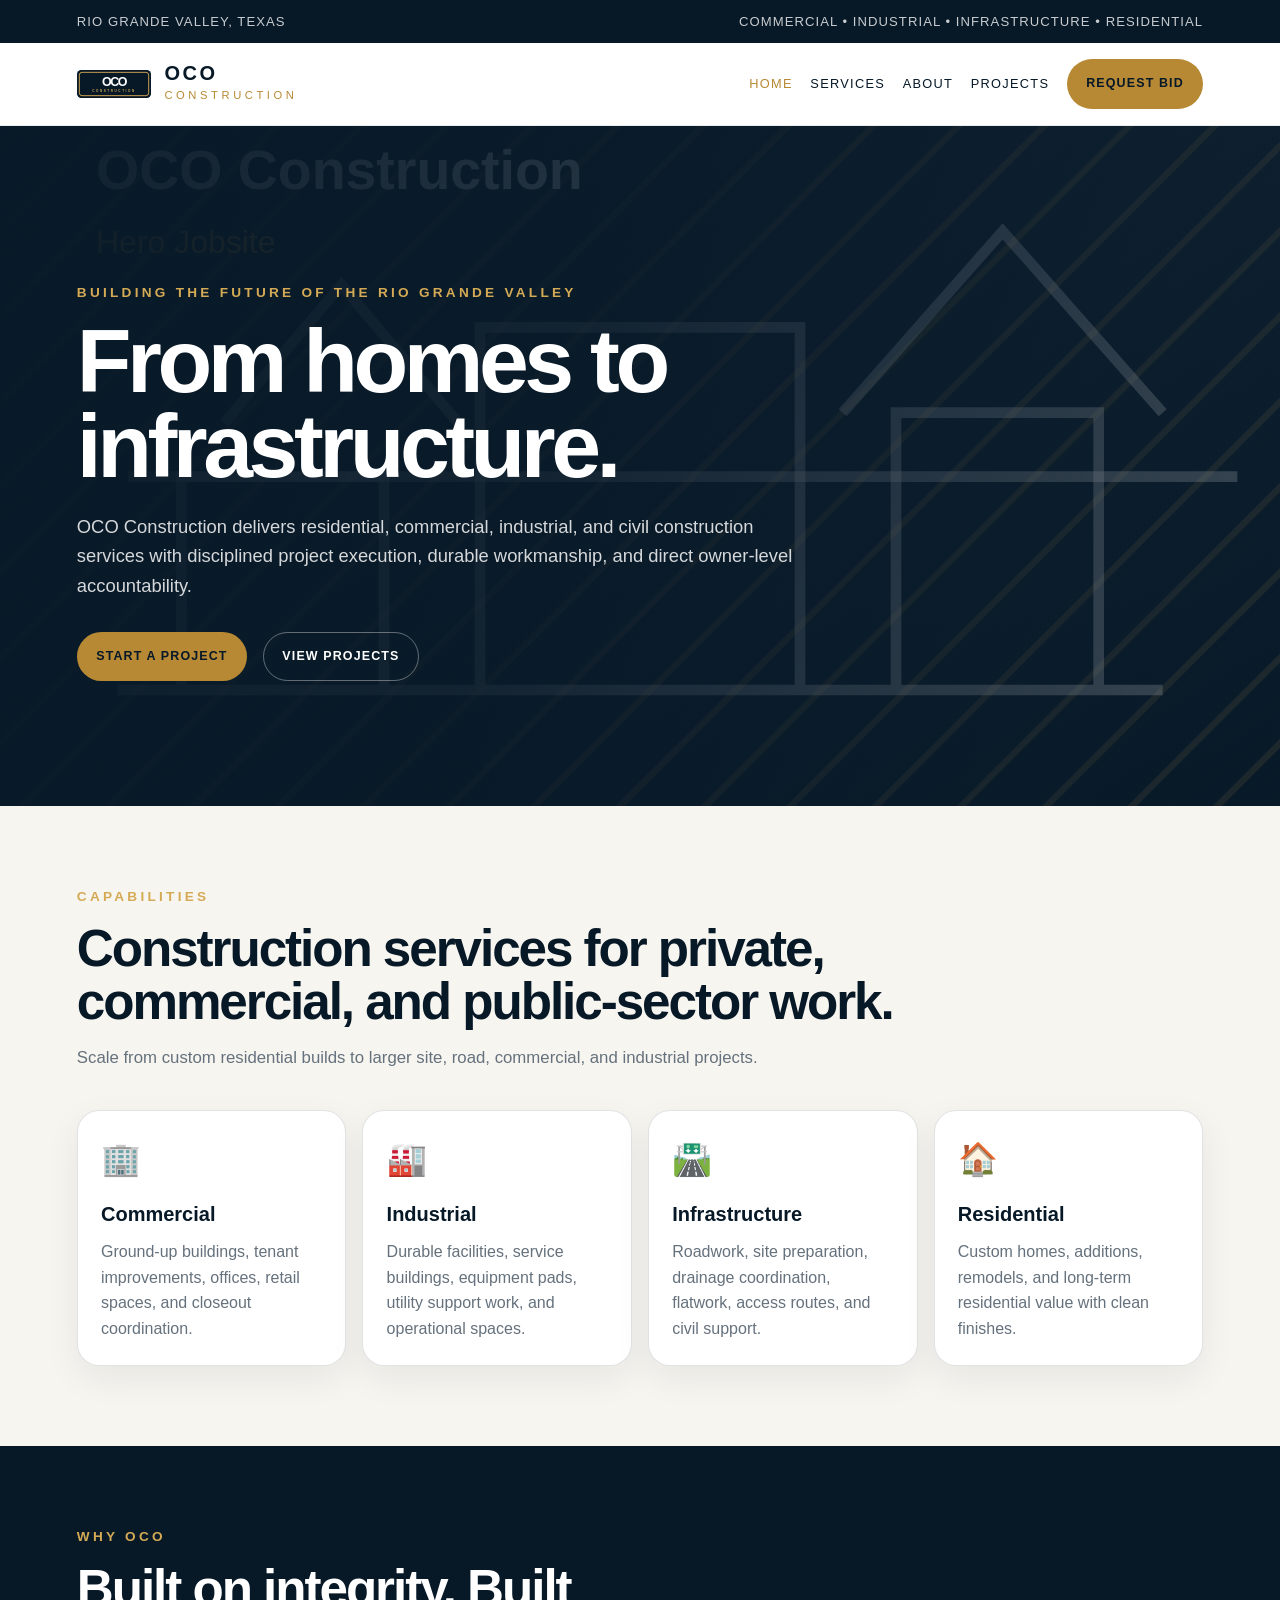
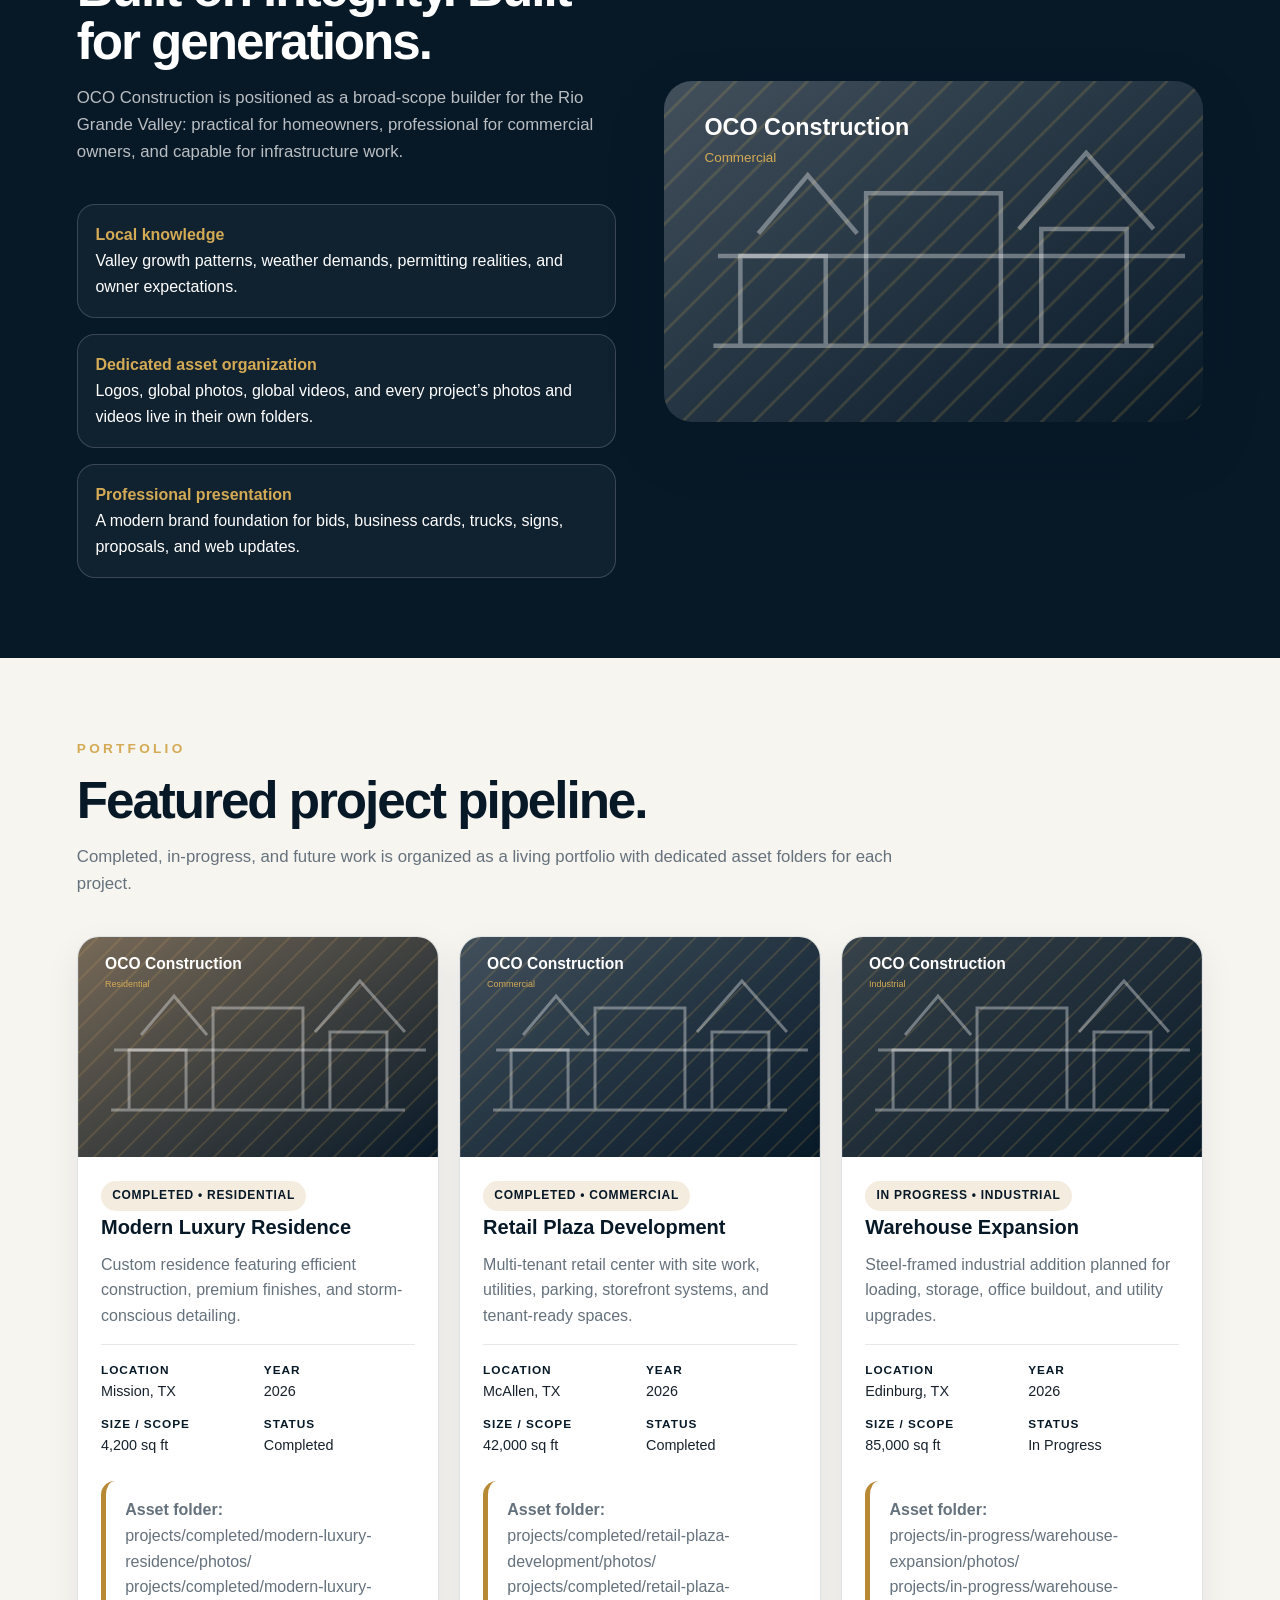
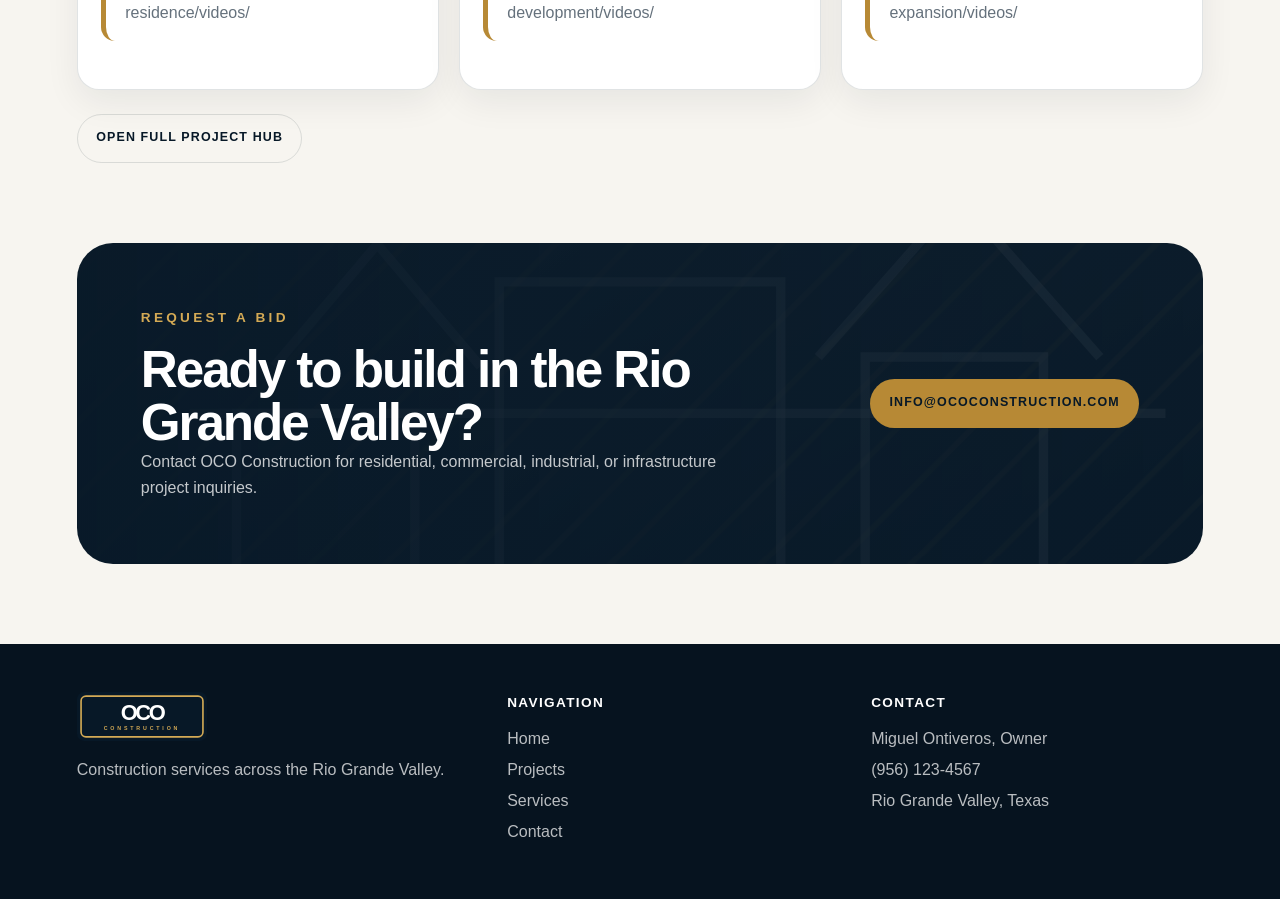
==== index.html @ 4f0fddb8 "Build linked OCO construction website" ====
<!DOCTYPE html><html lang="en"><head><meta charset="UTF-8"><meta name="viewport" content="width=device-width, initial-scale=1.0"><title>OCO Construction | Rio Grande Valley Builder</title><link rel="stylesheet" href="assets/css/styles.css"></head><body><div class="topbar"><div>Rio Grande Valley, Texas</div><div>Commercial • Industrial • Infrastructure • Residential</div></div><header class="site-header"><a class="brand" href="index.html"><img src="assets/logos/oco-logo.svg" alt="OCO Construction logo"><div><h1>OCO</h1><span>CONSTRUCTION</span></div></a><nav class="nav"><a class="active" href="index.html">Home</a><a href="#services">Services</a><a href="#about">About</a><a href="projects.html">Projects</a><a href="#contact" class="btn">Request Bid</a></nav></header><main><section class="hero"><div class="hero-content"><div class="eyebrow">Building the future of the Rio Grande Valley</div><h2>From homes to infrastructure.</h2><p>OCO Construction delivers residential, commercial, industrial, and civil construction services with disciplined project execution, durable workmanship, and direct owner-level accountability.</p><div class="hero-actions"><a class="btn" href="#contact">Start a Project</a><a class="btn secondary" href="projects.html">View Projects</a></div></div></section><section id="services"><div class="section-head"><div class="eyebrow">Capabilities</div><h3>Construction services for private, commercial, and public-sector work.</h3><p>Scale from custom residential builds to larger site, road, commercial, and industrial projects.</p></div><div class="grid"><article class="card"><div class="card-body"><div class="icon">🏢</div><h4>Commercial</h4><p>Ground-up buildings, tenant improvements, offices, retail spaces, and closeout coordination.</p></div></article><article class="card"><div class="card-body"><div class="icon">🏭</div><h4>Industrial</h4><p>Durable facilities, service buildings, equipment pads, utility support work, and operational spaces.</p></div></article><article class="card"><div class="card-body"><div class="icon">🛣️</div><h4>Infrastructure</h4><p>Roadwork, site preparation, drainage coordination, flatwork, access routes, and civil support.</p></div></article><article class="card"><div class="card-body"><div class="icon">🏠</div><h4>Residential</h4><p>Custom homes, additions, remodels, and long-term residential value with clean finishes.</p></div></article></div></section><section class="split" id="about"><div><div class="section-head"><div class="eyebrow">Why OCO</div><h3>Built on integrity. Built for generations.</h3><p>OCO Construction is positioned as a broad-scope builder for the Rio Grande Valley: practical for homeowners, professional for commercial owners, and capable for infrastructure work.</p></div><div class="feature"><b>Local knowledge</b> Valley growth patterns, weather demands, permitting realities, and owner expectations.</div><div class="feature"><b>Dedicated asset organization</b> Logos, global photos, global videos, and every project’s photos and videos live in their own folders.</div><div class="feature"><b>Professional presentation</b> A modern brand foundation for bids, business cards, trucks, signs, proposals, and web updates.</div></div><div class="photo-panel"><img src="assets/photos/commercial.svg" alt="Commercial construction illustration"></div></section><section><div class="section-head"><div class="eyebrow">Portfolio</div><h3>Featured project pipeline.</h3><p>Completed, in-progress, and future work is organized as a living portfolio with dedicated asset folders for each project.</p></div><div class="project-grid" data-featured-projects></div><p style="margin-top:1.5rem"><a class="btn outline" href="projects.html">Open Full Project Hub</a></p></section><div class="cta" id="contact"><div><div class="eyebrow">Request a Bid</div><h3>Ready to build in the Rio Grande Valley?</h3><p>Contact OCO Construction for residential, commercial, industrial, or infrastructure project inquiries.</p></div><a class="btn" href="mailto:info@ococonstruction.com">info@ococonstruction.com</a></div></main><footer><div><img class="footer-logo" src="assets/logos/oco-logo.svg" alt="OCO Construction logo"><p>Construction services across the Rio Grande Valley.</p></div><div><h4>Navigation</h4><a href="index.html">Home</a><a href="projects.html">Projects</a><a href="#services">Services</a><a href="#contact">Contact</a></div><div><h4>Contact</h4><p>Miguel Ontiveros, Owner</p><p>(956) 123-4567</p><p>Rio Grande Valley, Texas</p></div></footer><script src="assets/js/projects.js"></script></body></html>
---- assets/css/styles.css ----
:root{--navy:#071827;--navy-2:#0c2438;--gold:#b78935;--gold-2:#d4aa55;--text:#17212b;--muted:#65717c;--light:#f7f5f0;--white:#fff;--line:rgba(7,24,39,.12);--shadow:0 24px 60px rgba(7,24,39,.16)}*{box-sizing:border-box;margin:0;padding:0}html{scroll-behavior:smooth}body{font-family:Arial,Helvetica,sans-serif;color:var(--text);background:var(--light);line-height:1.6}a{color:inherit;text-decoration:none}img{max-width:100%;display:block}.topbar{background:var(--navy);color:rgba(255,255,255,.78);font-size:.82rem;letter-spacing:.08em;text-transform:uppercase;padding:.7rem 6vw;display:flex;justify-content:space-between;gap:1rem;flex-wrap:wrap}.site-header{position:sticky;top:0;z-index:20;background:rgba(255,255,255,.94);backdrop-filter:blur(12px);border-bottom:1px solid rgba(7,24,39,.08);padding:1rem 6vw;display:flex;justify-content:space-between;align-items:center}.brand{display:flex;align-items:center;gap:.85rem}.brand img{width:74px}.brand h1{font-size:1.25rem;letter-spacing:.13em;line-height:1;color:var(--navy)}.brand span{display:block;font-size:.7rem;color:var(--gold);letter-spacing:.32em;margin-top:.25rem}.nav{display:flex;gap:1.1rem;align-items:center;font-size:.8rem;text-transform:uppercase;letter-spacing:.1em;color:var(--navy);flex-wrap:wrap;justify-content:flex-end}.nav a:hover,.active{color:var(--gold)}.btn{display:inline-flex;align-items:center;justify-content:center;padding:.85rem 1.15rem;border-radius:999px;background:var(--gold);color:var(--navy);font-weight:800;text-transform:uppercase;letter-spacing:.09em;font-size:.78rem;border:1px solid transparent;transition:.2s}.btn:hover{transform:translateY(-1px);background:var(--gold-2)}.btn.secondary{background:transparent;color:var(--white);border-color:rgba(255,255,255,.36)}.btn.outline{background:transparent;color:var(--navy);border-color:var(--line)}.hero{min-height:680px;color:#fff;position:relative;overflow:hidden;background:linear-gradient(110deg,rgba(7,24,39,.97),rgba(7,24,39,.88) 44%,rgba(7,24,39,.42)),url('../photos/hero-jobsite.svg') center/cover;padding:7rem 6vw 5rem;display:grid;align-items:center}.page-hero{min-height:430px}.hero-content{max-width:860px}.eyebrow{color:var(--gold-2);text-transform:uppercase;letter-spacing:.24em;font-weight:800;font-size:.85rem;margin-bottom:1rem}.hero h2{font-size:clamp(2.8rem,7vw,6.4rem);line-height:.95;letter-spacing:-.05em;margin-bottom:1.4rem}.hero p{max-width:720px;color:rgba(255,255,255,.83);font-size:1.15rem;margin-bottom:2rem}.hero-actions{display:flex;gap:1rem;flex-wrap:wrap}section{padding:5rem 6vw}.section-head{max-width:860px;margin-bottom:2.4rem}.section-head h3{color:var(--navy);font-size:clamp(2rem,4vw,3.2rem);line-height:1.03;letter-spacing:-.04em;margin-bottom:1rem}.section-head p{color:var(--muted);font-size:1.05rem}.grid{display:grid;grid-template-columns:repeat(4,1fr);gap:1rem}.card{background:#fff;border:1px solid var(--line);border-radius:22px;overflow:hidden;box-shadow:0 12px 35px rgba(7,24,39,.07)}.card-body{padding:1.45rem}.card h4{color:var(--navy);font-size:1.25rem;margin-bottom:.55rem}.card p{color:var(--muted)}.icon{font-size:2rem;margin-bottom:.8rem}.split{display:grid;grid-template-columns:1fr 1fr;gap:3rem;align-items:center;background:var(--navy);color:#fff}.split .section-head h3{color:#fff}.split .section-head p{color:rgba(255,255,255,.72)}.feature{border:1px solid rgba(255,255,255,.18);border-radius:18px;padding:1.1rem;margin-top:1rem;background:rgba(255,255,255,.04)}.feature b{display:block;color:var(--gold-2)}.photo-panel{border-radius:28px;overflow:hidden;box-shadow:var(--shadow)}.project-grid{display:grid;grid-template-columns:repeat(3,1fr);gap:1.25rem}.project-card img{height:220px;width:100%;object-fit:cover}.tag{display:inline-block;background:rgba(183,137,53,.16);color:var(--navy);padding:.35rem .7rem;border-radius:999px;font-weight:800;font-size:.75rem;text-transform:uppercase;letter-spacing:.06em}.meta{display:grid;grid-template-columns:repeat(2,1fr);gap:.75rem;margin-top:1rem;padding-top:1rem;border-top:1px solid #e4e8eb;font-size:.9rem}.meta b{display:block;color:var(--navy);font-size:.74rem;text-transform:uppercase;letter-spacing:.08em}.toolbar{display:flex;justify-content:space-between;gap:1rem;flex-wrap:wrap;margin-bottom:1.5rem}.filters{display:flex;gap:.6rem;flex-wrap:wrap}.filter-btn{border:1px solid var(--line);background:#fff;color:var(--navy);padding:.7rem .95rem;border-radius:999px;font-weight:800;text-transform:uppercase;letter-spacing:.07em;font-size:.75rem;cursor:pointer}.filter-btn.active,.filter-btn:hover{background:var(--navy);color:#fff}.search{min-width:min(360px,100%);padding:.82rem 1rem;border-radius:999px;border:1px solid var(--line);font-size:.95rem;background:#fff}.cta{background:linear-gradient(90deg,rgba(7,24,39,.97),rgba(7,24,39,.86)),url('../photos/infrastructure.svg') center/cover;color:#fff;border-radius:36px;margin:0 6vw 5rem;padding:4rem;display:flex;justify-content:space-between;align-items:center;gap:2rem}.cta h3{font-size:clamp(2rem,4vw,3.4rem);line-height:1.02;letter-spacing:-.04em}.cta p{color:rgba(255,255,255,.76);max-width:620px}footer{background:#06131f;color:rgba(255,255,255,.72);padding:3rem 6vw;display:grid;grid-template-columns:1.2fr 1fr 1fr;gap:2rem}footer h4{color:#fff;margin-bottom:.75rem;letter-spacing:.1em;text-transform:uppercase;font-size:.85rem}footer a,footer p{display:block;color:rgba(255,255,255,.72);margin-bottom:.35rem}.footer-logo{width:130px;margin-bottom:1rem}.folder-note{background:#fff;border-left:5px solid var(--gold);border-radius:14px;padding:1rem 1.2rem;margin:1.5rem 0;color:var(--muted)}@media(max-width:1000px){.grid,.project-grid{grid-template-columns:repeat(2,1fr)}.split,footer{grid-template-columns:1fr}.cta{display:grid;margin:0 4vw 4rem;padding:2.2rem}}@media(max-width:720px){.nav{display:none}.topbar,.site-header,section,.hero{padding-left:4vw;padding-right:4vw}.grid,.project-grid{grid-template-columns:1fr}.hero{min-height:auto;padding-top:5rem}.hero h2{font-size:3rem}.meta{grid-template-columns:1fr}}
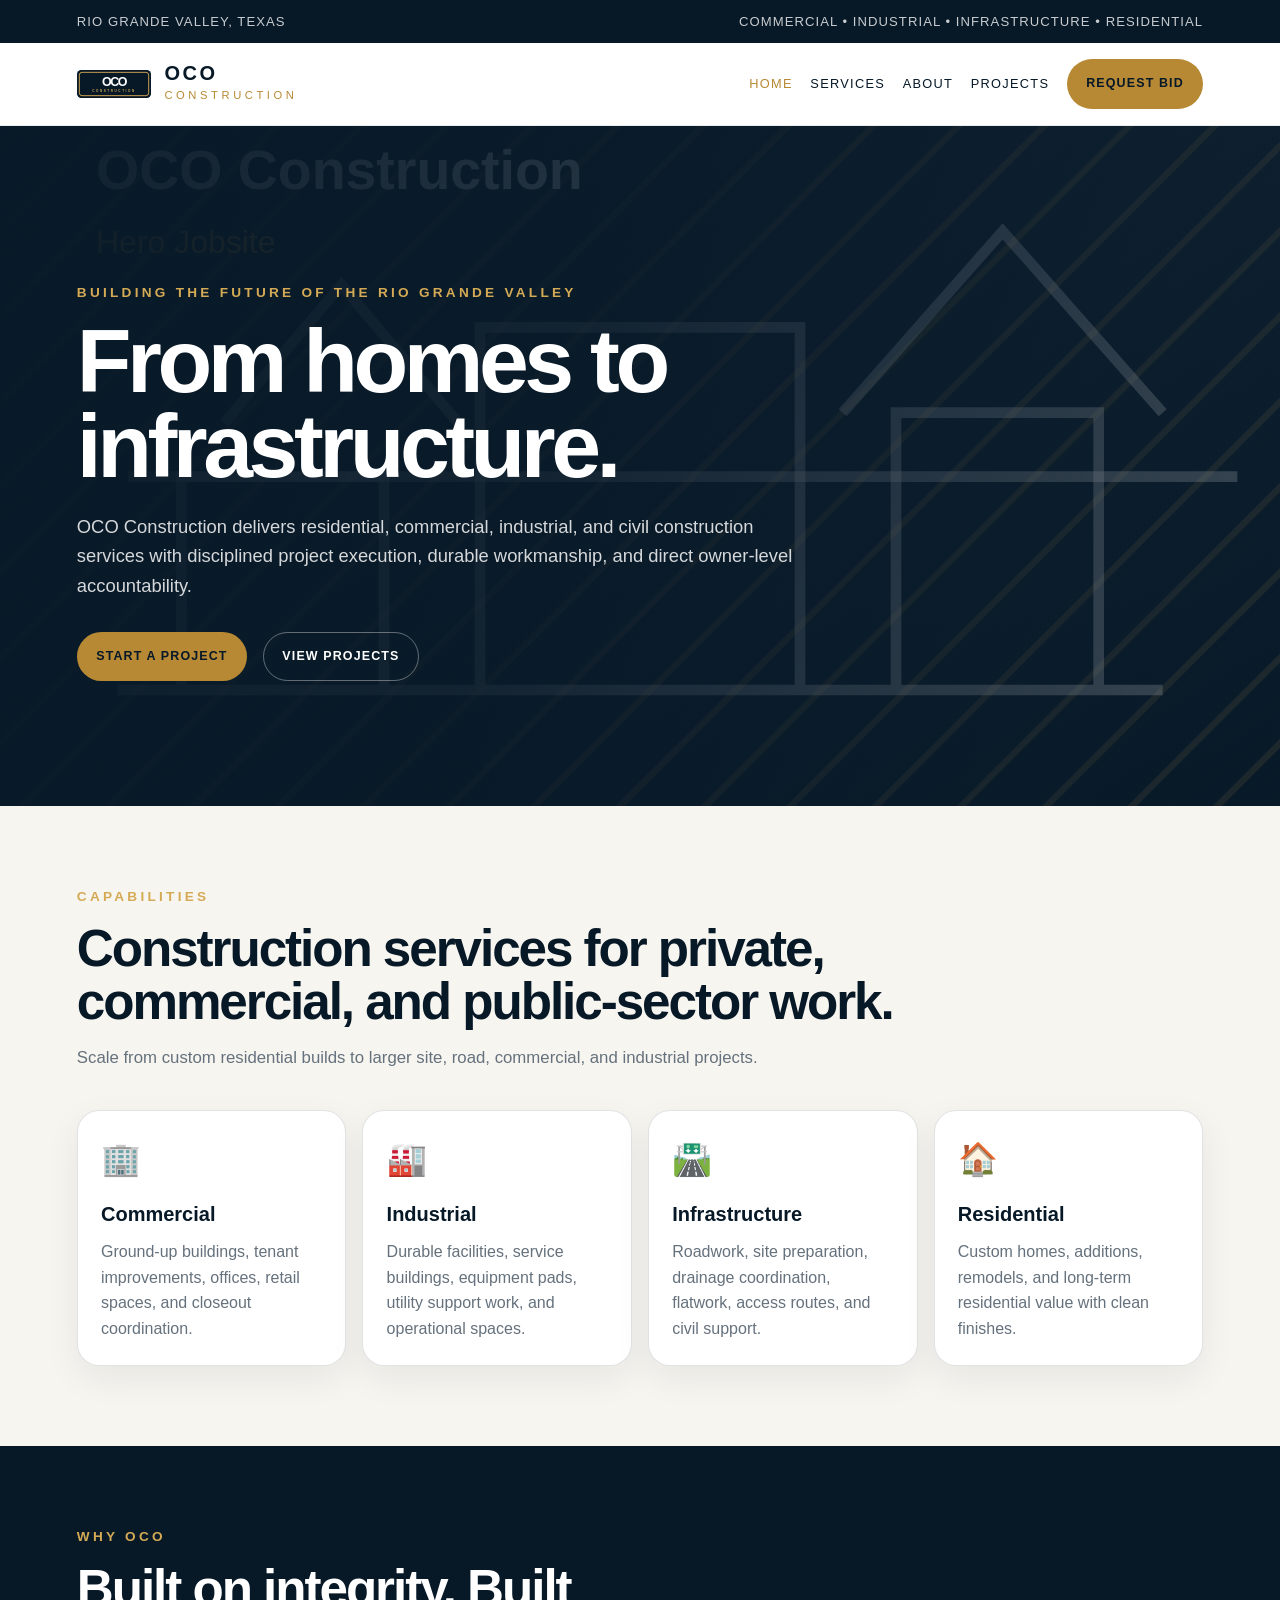
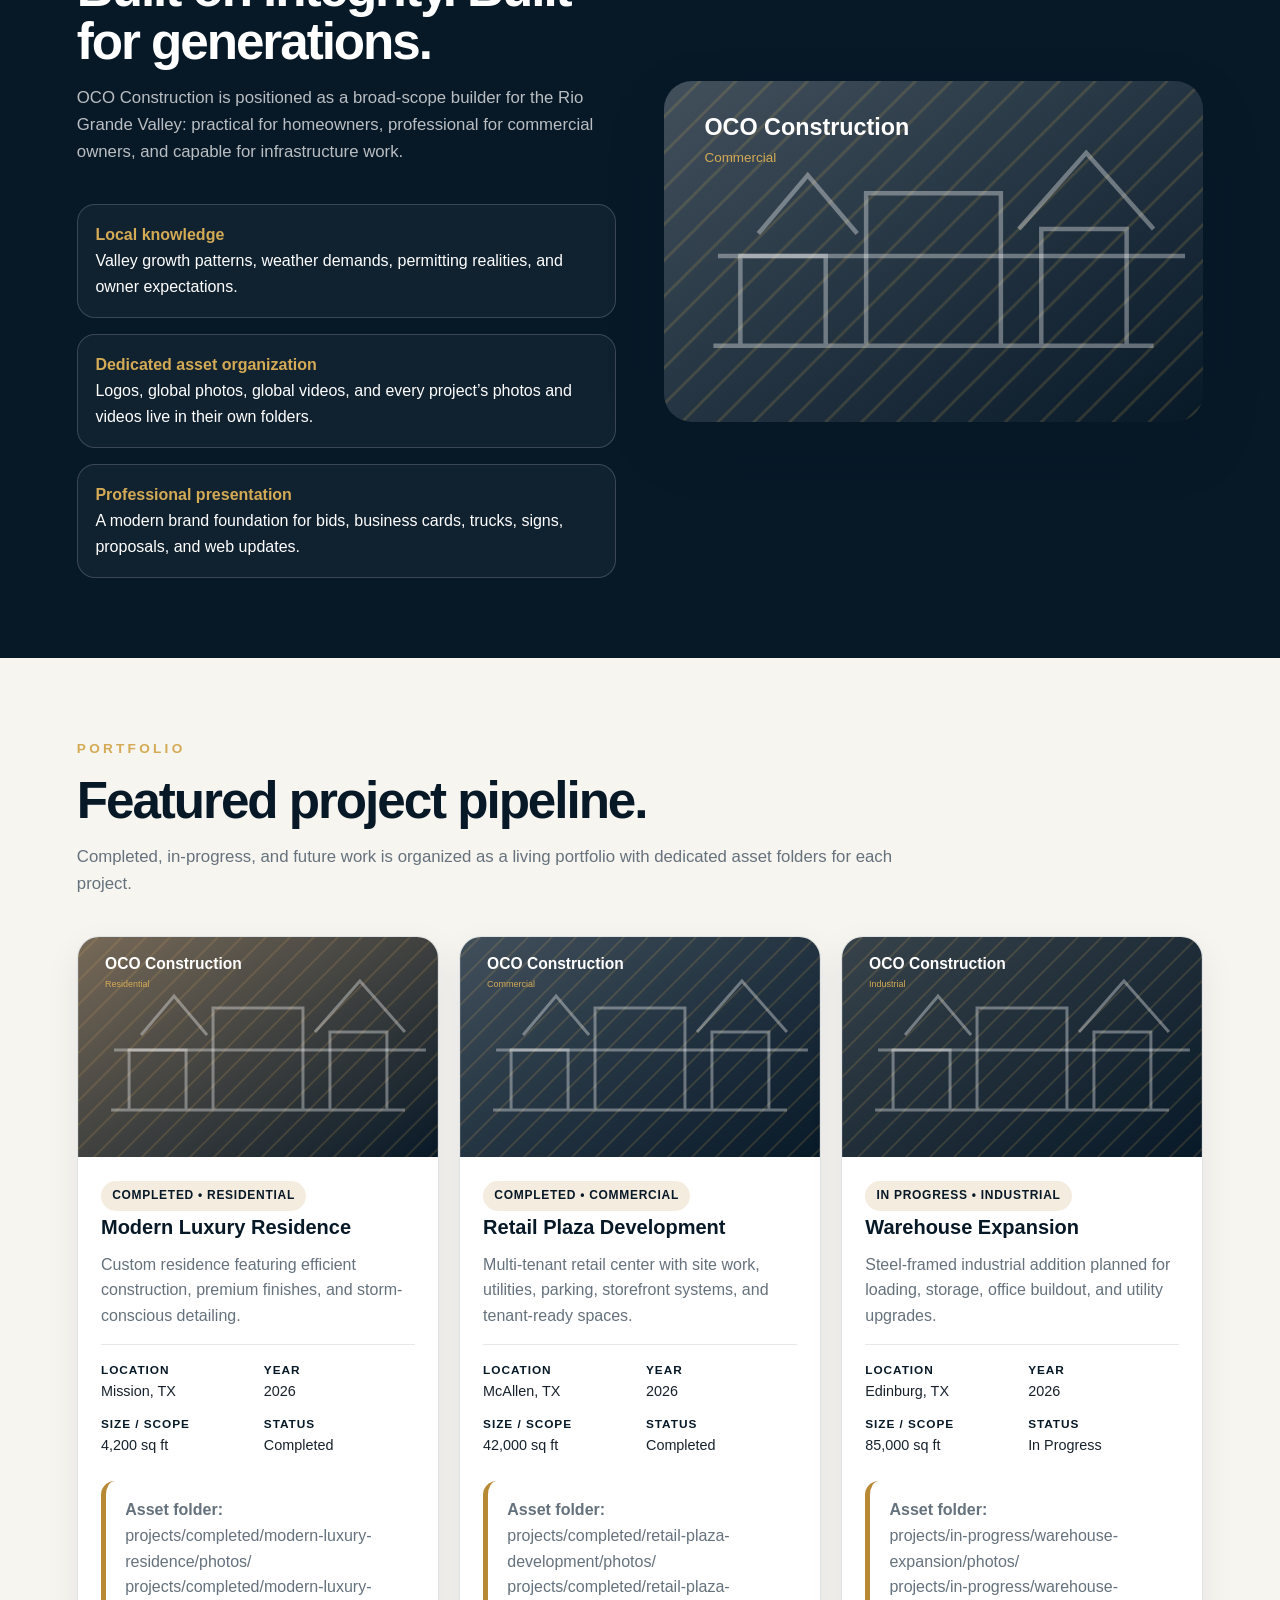
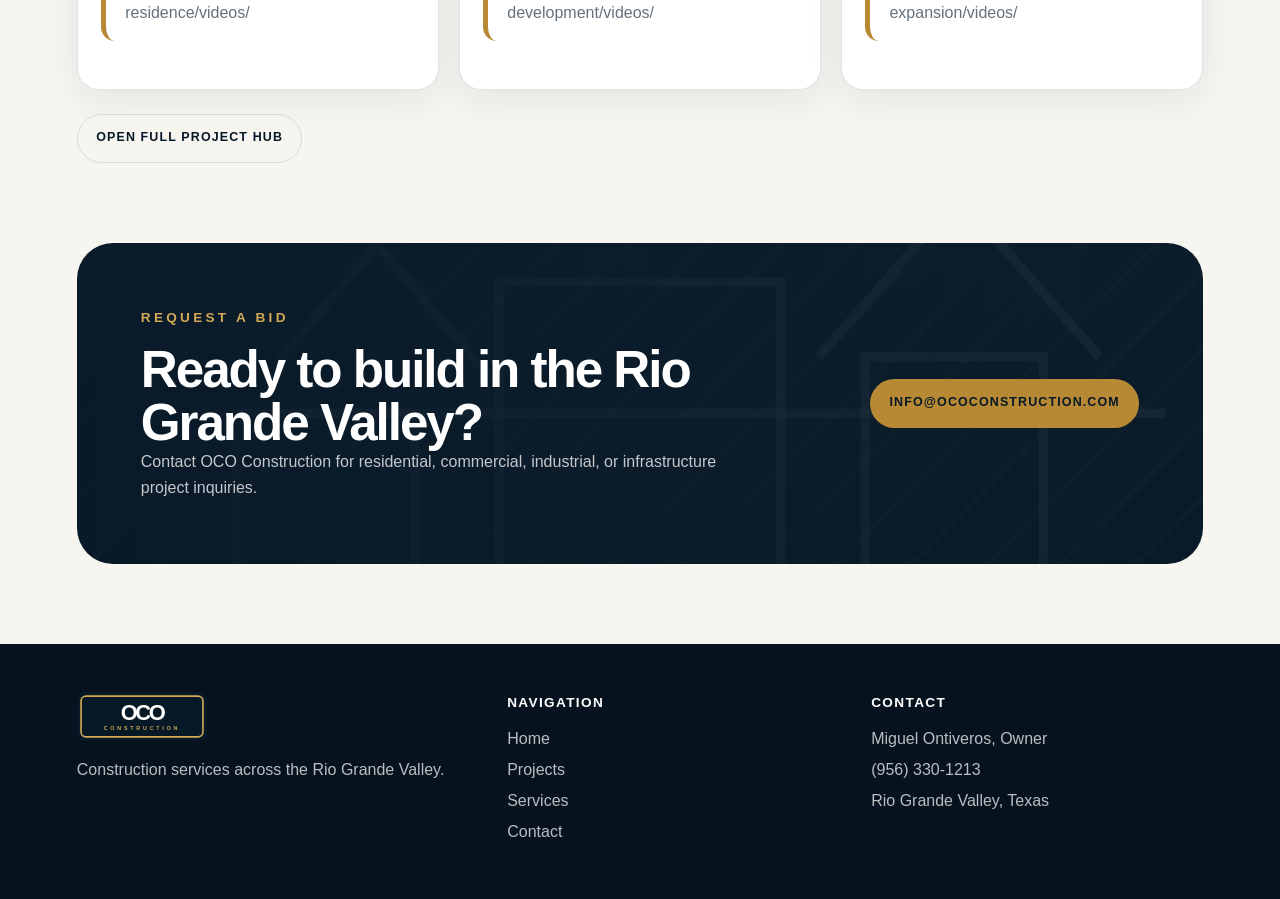
==== commit b489894a: "Update OCO contact phone number" ====
--- a/index.html
+++ b/index.html
@@ -1 +1 @@
-<!DOCTYPE html><html lang="en"><head><meta charset="UTF-8"><meta name="viewport" content="width=device-width, initial-scale=1.0"><title>OCO Construction | Rio Grande Valley Builder</title><link rel="stylesheet" href="assets/css/styles.css"></head><body><div class="topbar"><div>Rio Grande Valley, Texas</div><div>Commercial • Industrial • Infrastructure • Residential</div></div><header class="site-header"><a class="brand" href="index.html"><img src="assets/logos/oco-logo.svg" alt="OCO Construction logo"><div><h1>OCO</h1><span>CONSTRUCTION</span></div></a><nav class="nav"><a class="active" href="index.html">Home</a><a href="#services">Services</a><a href="#about">About</a><a href="projects.html">Projects</a><a href="#contact" class="btn">Request Bid</a></nav></header><main><section class="hero"><div class="hero-content"><div class="eyebrow">Building the future of the Rio Grande Valley</div><h2>From homes to infrastructure.</h2><p>OCO Construction delivers residential, commercial, industrial, and civil construction services with disciplined project execution, durable workmanship, and direct owner-level accountability.</p><div class="hero-actions"><a class="btn" href="#contact">Start a Project</a><a class="btn secondary" href="projects.html">View Projects</a></div></div></section><section id="services"><div class="section-head"><div class="eyebrow">Capabilities</div><h3>Construction services for private, commercial, and public-sector work.</h3><p>Scale from custom residential builds to larger site, road, commercial, and industrial projects.</p></div><div class="grid"><article class="card"><div class="card-body"><div class="icon">🏢</div><h4>Commercial</h4><p>Ground-up buildings, tenant improvements, offices, retail spaces, and closeout coordination.</p></div></article><article class="card"><div class="card-body"><div class="icon">🏭</div><h4>Industrial</h4><p>Durable facilities, service buildings, equipment pads, utility support work, and operational spaces.</p></div></article><article class="card"><div class="card-body"><div class="icon">🛣️</div><h4>Infrastructure</h4><p>Roadwork, site preparation, drainage coordination, flatwork, access routes, and civil support.</p></div></article><article class="card"><div class="card-body"><div class="icon">🏠</div><h4>Residential</h4><p>Custom homes, additions, remodels, and long-term residential value with clean finishes.</p></div></article></div></section><section class="split" id="about"><div><div class="section-head"><div class="eyebrow">Why OCO</div><h3>Built on integrity. Built for generations.</h3><p>OCO Construction is positioned as a broad-scope builder for the Rio Grande Valley: practical for homeowners, professional for commercial owners, and capable for infrastructure work.</p></div><div class="feature"><b>Local knowledge</b> Valley growth patterns, weather demands, permitting realities, and owner expectations.</div><div class="feature"><b>Dedicated asset organization</b> Logos, global photos, global videos, and every project’s photos and videos live in their own folders.</div><div class="feature"><b>Professional presentation</b> A modern brand foundation for bids, business cards, trucks, signs, proposals, and web updates.</div></div><div class="photo-panel"><img src="assets/photos/commercial.svg" alt="Commercial construction illustration"></div></section><section><div class="section-head"><div class="eyebrow">Portfolio</div><h3>Featured project pipeline.</h3><p>Completed, in-progress, and future work is organized as a living portfolio with dedicated asset folders for each project.</p></div><div class="project-grid" data-featured-projects></div><p style="margin-top:1.5rem"><a class="btn outline" href="projects.html">Open Full Project Hub</a></p></section><div class="cta" id="contact"><div><div class="eyebrow">Request a Bid</div><h3>Ready to build in the Rio Grande Valley?</h3><p>Contact OCO Construction for residential, commercial, industrial, or infrastructure project inquiries.</p></div><a class="btn" href="mailto:info@ococonstruction.com">info@ococonstruction.com</a></div></main><footer><div><img class="footer-logo" src="assets/logos/oco-logo.svg" alt="OCO Construction logo"><p>Construction services across the Rio Grande Valley.</p></div><div><h4>Navigation</h4><a href="index.html">Home</a><a href="projects.html">Projects</a><a href="#services">Services</a><a href="#contact">Contact</a></div><div><h4>Contact</h4><p>Miguel Ontiveros, Owner</p><p>(956) 123-4567</p><p>Rio Grande Valley, Texas</p></div></footer><script src="assets/js/projects.js"></script></body></html>
+<!DOCTYPE html><html lang="en"><head><meta charset="UTF-8"><meta name="viewport" content="width=device-width, initial-scale=1.0"><title>OCO Construction | Rio Grande Valley Builder</title><link rel="stylesheet" href="assets/css/styles.css"></head><body><div class="topbar"><div>Rio Grande Valley, Texas</div><div>Commercial • Industrial • Infrastructure • Residential</div></div><header class="site-header"><a class="brand" href="index.html"><img src="assets/logos/oco-logo.svg" alt="OCO Construction logo"><div><h1>OCO</h1><span>CONSTRUCTION</span></div></a><nav class="nav"><a class="active" href="index.html">Home</a><a href="#services">Services</a><a href="#about">About</a><a href="projects.html">Projects</a><a href="#contact" class="btn">Request Bid</a></nav></header><main><section class="hero"><div class="hero-content"><div class="eyebrow">Building the future of the Rio Grande Valley</div><h2>From homes to infrastructure.</h2><p>OCO Construction delivers residential, commercial, industrial, and civil construction services with disciplined project execution, durable workmanship, and direct owner-level accountability.</p><div class="hero-actions"><a class="btn" href="#contact">Start a Project</a><a class="btn secondary" href="projects.html">View Projects</a></div></div></section><section id="services"><div class="section-head"><div class="eyebrow">Capabilities</div><h3>Construction services for private, commercial, and public-sector work.</h3><p>Scale from custom residential builds to larger site, road, commercial, and industrial projects.</p></div><div class="grid"><article class="card"><div class="card-body"><div class="icon">🏢</div><h4>Commercial</h4><p>Ground-up buildings, tenant improvements, offices, retail spaces, and closeout coordination.</p></div></article><article class="card"><div class="card-body"><div class="icon">🏭</div><h4>Industrial</h4><p>Durable facilities, service buildings, equipment pads, utility support work, and operational spaces.</p></div></article><article class="card"><div class="card-body"><div class="icon">🛣️</div><h4>Infrastructure</h4><p>Roadwork, site preparation, drainage coordination, flatwork, access routes, and civil support.</p></div></article><article class="card"><div class="card-body"><div class="icon">🏠</div><h4>Residential</h4><p>Custom homes, additions, remodels, and long-term residential value with clean finishes.</p></div></article></div></section><section class="split" id="about"><div><div class="section-head"><div class="eyebrow">Why OCO</div><h3>Built on integrity. Built for generations.</h3><p>OCO Construction is positioned as a broad-scope builder for the Rio Grande Valley: practical for homeowners, professional for commercial owners, and capable for infrastructure work.</p></div><div class="feature"><b>Local knowledge</b> Valley growth patterns, weather demands, permitting realities, and owner expectations.</div><div class="feature"><b>Dedicated asset organization</b> Logos, global photos, global videos, and every project’s photos and videos live in their own folders.</div><div class="feature"><b>Professional presentation</b> A modern brand foundation for bids, business cards, trucks, signs, proposals, and web updates.</div></div><div class="photo-panel"><img src="assets/photos/commercial.svg" alt="Commercial construction illustration"></div></section><section><div class="section-head"><div class="eyebrow">Portfolio</div><h3>Featured project pipeline.</h3><p>Completed, in-progress, and future work is organized as a living portfolio with dedicated asset folders for each project.</p></div><div class="project-grid" data-featured-projects></div><p style="margin-top:1.5rem"><a class="btn outline" href="projects.html">Open Full Project Hub</a></p></section><div class="cta" id="contact"><div><div class="eyebrow">Request a Bid</div><h3>Ready to build in the Rio Grande Valley?</h3><p>Contact OCO Construction for residential, commercial, industrial, or infrastructure project inquiries.</p></div><a class="btn" href="mailto:info@ococonstruction.com">info@ococonstruction.com</a></div></main><footer><div><img class="footer-logo" src="assets/logos/oco-logo.svg" alt="OCO Construction logo"><p>Construction services across the Rio Grande Valley.</p></div><div><h4>Navigation</h4><a href="index.html">Home</a><a href="projects.html">Projects</a><a href="#services">Services</a><a href="#contact">Contact</a></div><div><h4>Contact</h4><p>Miguel Ontiveros, Owner</p><p>(956) 330-1213</p><p>Rio Grande Valley, Texas</p></div></footer><script src="assets/js/projects.js"></script></body></html>
